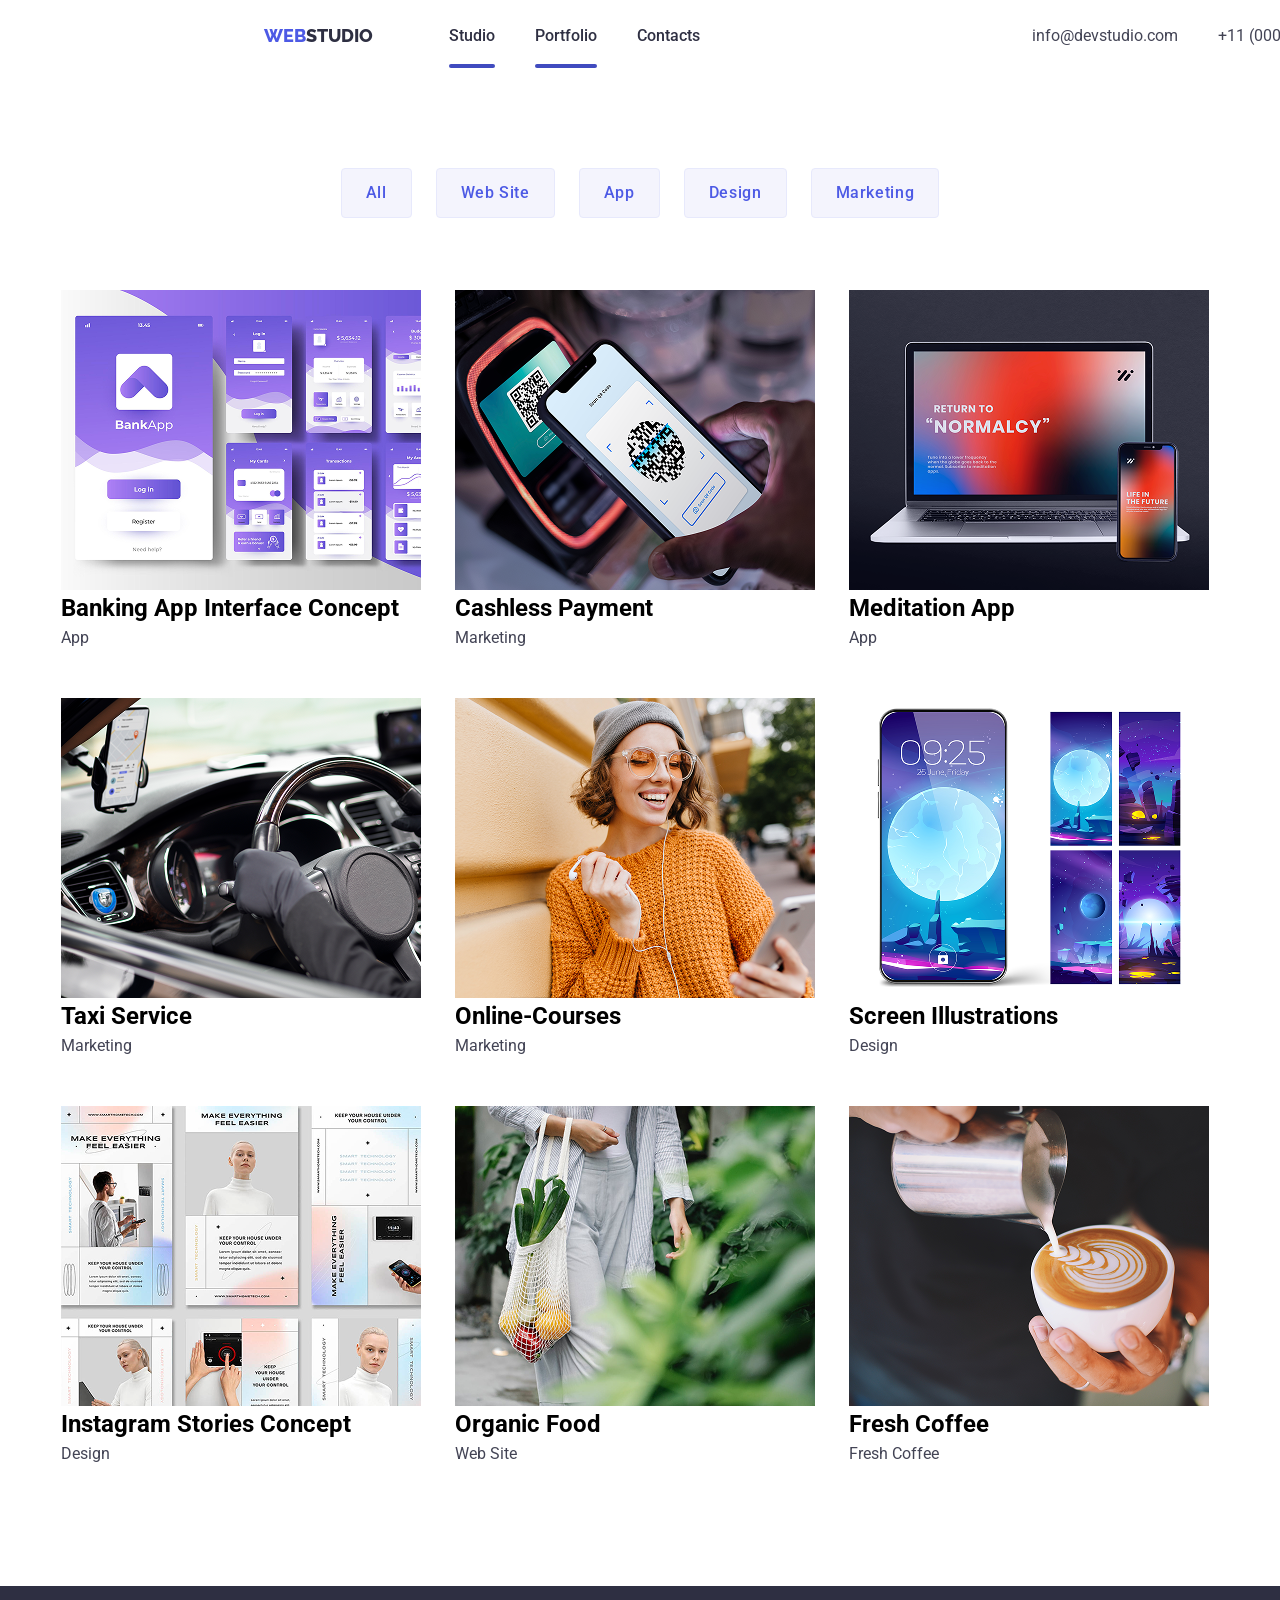
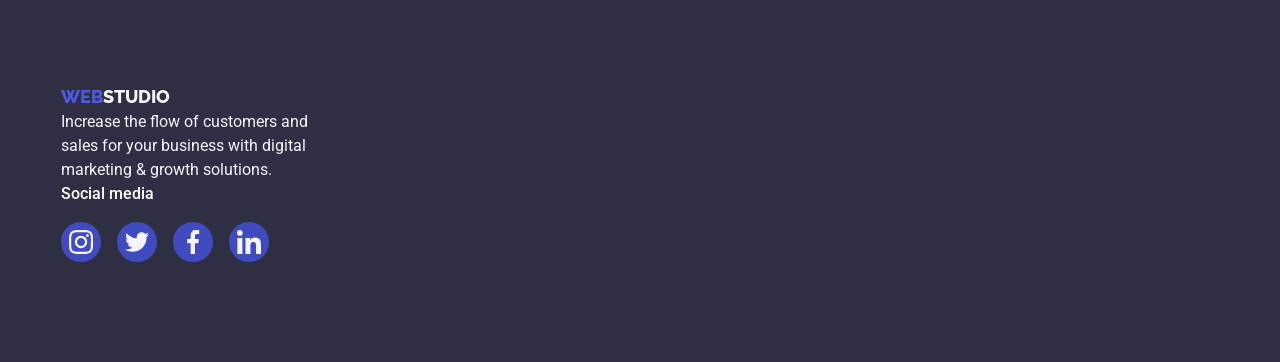
==== portfolio.html @ ef4bc88d "Initial commit" ====
<!doctype html>
<html lang="en">
  <head>
    <meta charset="UTF-8" />
    <meta name="viewport" content="width=device-width, initial-scale=1.0" />
    <title>Portfolio</title>
    <link rel="preconnect" href="https://fonts.googleapis.com" />
    <link rel="preconnect" href="https://fonts.gstatic.com" crossorigin />
    <link
      href="https://fonts.googleapis.com/css2?family=Raleway:ital,wght@0,100..900;1,100..900&family=Roboto:ital,wght@0,100..900;1,100..900&display=swap"
      rel="stylesheet"
    />
    <link rel="stylesheet" href="/css/styles.css" />
  </head>
  <body>
    <!-- Header -->
    <header>
      <div class="header-container container">
        <nav class="header-nav">
          <a href="./index/html" class="logo"
            >Web<span class="span-logo">Studio</span></a
          >
          <ul class="nav-list">
            <li>
              <a href="/index.html" class="nav-list-link current">Studio</a>
            </li>
            <li>
              <a href="/portfolio.html" class="nav-list-link current"
                >Portfolio</a
              >
            </li>
            <li>
              <a href="#" class="nav-list-link">Contacts</a>
            </li>
          </ul>
        </nav>

        <!-- Address -->
        <address>
          <ul class="ul-address">
            <li>
              <a href="mailto:info@devstudio.com" class="address"
                >info@devstudio.com</a
              >
            </li>
            <li>
              <a href="tel:+11(000)111-11-11" class="address"
                >+11 (000) 111-11-11</a
              >
            </li>
          </ul>
        </address>
      </div>
    </header>
    <main>
      <div class="container">
        <ul class="button-portfolio">
          <li>
            <button class="button-portfolio-list" type="button">All</button>
          </li>
          <li>
            <button class="button-portfolio-list" type="button">
              Web Site
            </button>
          </li>
          <li>
            <button class="button-portfolio-list" type="button">App</button>
          </li>
          <li>
            <button class="button-portfolio-list" type="button">Design</button>
          </li>
          <li>
            <button class="button-portfolio-list" type="button">
              Marketing
            </button>
          </li>
        </ul>
      </div>

      <section class="portfolio-section">
        <div class="container">
          <ul class="card-set">
            <li class="li-item">
              <div class="portfolio-overlay">
                <img
                  class="portfolio-img"
                  src="/images/Our-Portfolio/Banking-App.png"
                  alt="Banking App Interface Concept"
                />
                <div class="overlay">
                  <p class="overlay-text">
                    14 Stylish and User-Friendly App Design Concepts · Task
                    Manager App · Calorie Tracker App · Exotic Fruit Ecommerce
                    App · Cloud Storage App
                  </p>
                </div>
              </div>
              <h2 class="portfolio-list">Banking App Interface Concept</h2>
              <p class="portfolio-text">App</p>
            </li>
            <li class="li-item">
              <div class="portfolio-overlay">
                <img
                  class="portfolio-img"
                  src="/images/Our-Portfolio/Cashless-Payment.png"
                  alt="Cashless Payment"
                />
                <div class="overlay">
                  <p class="overlay-text">
                    14 Stylish and User-Friendly App Design Concepts · Task
                    Manager App · Calorie Tracker App · Exotic Fruit Ecommerce
                    App · Cloud Storage App
                  </p>
                </div>
              </div>
              <h2 class="portfolio-list">Cashless Payment</h2>
              <p class="portfolio-text">Marketing</p>
            </li>
            <li class="li-item">
              <div class="portfolio-overlay">
                <img
                  class="portfolio-img"
                  src="/images/Our-Portfolio/Meditation-App.png"
                  alt="Meditation App"
                />
                <div class="overlay">
                  <p class="overlay-text">
                    14 Stylish and User-Friendly App Design Concepts · Task
                    Manager App · Calorie Tracker App · Exotic Fruit Ecommerce
                    App · Cloud Storage App
                  </p>
                </div>
              </div>

              <h2 class="portfolio-list">Meditation App</h2>
              <p class="portfolio-text">App</p>
            </li>
            <li class="li-item">
              <div class="portfolio-overlay">
                <img
                  class="portfolio-img"
                  src="/images/Our-Portfolio/Taxi-Service.png"
                  alt="Taxi Service"
                />
                <div class="overlay">
                  <p class="overlay-text">
                    14 Stylish and User-Friendly App Design Concepts · Task
                    Manager App · Calorie Tracker App · Exotic Fruit Ecommerce
                    App · Cloud Storage App
                  </p>
                </div>
              </div>

              <h2 class="portfolio-list">Taxi Service</h2>
              <p class="portfolio-text">Marketing</p>
            </li>
            <li class="li-item">
              <div class="portfolio-overlay">
                <img
                  class="portfolio-img"
                  src="/images/Our-Portfolio/Online-Courses.png"
                  alt="Online Courses"
                />
                <div class="overlay">
                  <p class="overlay-text">
                    14 Stylish and User-Friendly App Design Concepts · Task
                    Manager App · Calorie Tracker App · Exotic Fruit Ecommerce
                    App · Cloud Storage App
                  </p>
                </div>
              </div>

              <h2 class="portfolio-list">Online-Courses</h2>
              <p class="portfolio-text">Marketing</p>
            </li>
            <li class="li-item">
              <div class="portfolio-overlay">
                <img
                  class="portfolio-img"
                  src="/images/Our-Portfolio/Screen-Illustrations.png"
                  alt="Screen Illustrations"
                />
                <div class="overlay">
                  <p class="overlay-text">
                    14 Stylish and User-Friendly App Design Concepts · Task
                    Manager App · Calorie Tracker App · Exotic Fruit Ecommerce
                    App · Cloud Storage App
                  </p>
                </div>
              </div>

              <h2 class="portfolio-list">Screen Illustrations</h2>
              <p class="portfolio-text">Design</p>
            </li>
            <li class="li-item">
              <div class="portfolio-overlay">
                <img
                  class="portfolio-img"
                  class="card-set"
                  src="/images/Our-Portfolio/Instagram-Stories-Concept.png"
                  alt="Instagram Stories Concept"
                />
                <div class="overlay">
                  <p class="overlay-text">
                    14 Stylish and User-Friendly App Design Concepts · Task
                    Manager App · Calorie Tracker App · Exotic Fruit Ecommerce
                    App · Cloud Storage App
                  </p>
                </div>
              </div>

              <h2 class="portfolio-list">Instagram Stories Concept</h2>
              <p class="portfolio-text">Design</p>
            </li>
            <li class="li-item">
              <div class="portfolio-overlay">
                <img
                  class="portfolio-img"
                  src="/images/Our-Portfolio/Organic-Food.png"
                  alt="Organic Food"
                />
                <div class="overlay">
                  <p class="overlay-text">
                    14 Stylish and User-Friendly App Design Concepts · Task
                    Manager App · Calorie Tracker App · Exotic Fruit Ecommerce
                    App · Cloud Storage App
                  </p>
                </div>
              </div>

              <h2 class="portfolio-list">Organic Food</h2>
              <p class="portfolio-text">Web Site</p>
            </li>
            <li class="li-item">
              <div class="portfolio-overlay">
                <img
                  src="/images/Our-Portfolio/Fresh-Coffee.png"
                  alt="Fresh Coffee"
                />
                <div class="overlay">
                  <p class="overlay-text">
                    14 Stylish and User-Friendly App Design Concepts · Task
                    Manager App · Calorie Tracker App · Exotic Fruit Ecommerce
                    App · Cloud Storage App
                  </p>
                </div>
              </div>

              <h2 class="portfolio-list">Fresh Coffee</h2>
              <p class="portfolio-text">Fresh Coffee</p>
            </li>
          </ul>
        </div>
      </section>
    </main>
    <section class="footer-section">
      <footer class="container">
        <div class="footer-container">
          <a href="./index.html" class="footer-logo"
            >Web<span class="span-logo-footer">Studio</span></a
          >
          <p class="footer-paragraph">
            Increase the flow of customers and sales for your business with
            digital marketing & growth solutions.
          </p>
          <div class="footer-icon-div">
            <p class="footer-p">Social media</p>
            <ul class="footer-icon-list">
              <li class="footer-icon-item">
                <a class="footer-icon-link" href="">
                  <svg class="footer-icon" width="24" height="24">
                    <use href="./sprite.svg#icon-instagram"></use>
                  </svg>
                </a>
              </li>
              <li class="footer-icon-item">
                <a class="footer-icon-link" href="">
                  <svg class="footer-icon" width="24" height="24">
                    <use href="./sprite.svg#icon-twitter"></use>
                  </svg>
                </a>
              </li>
              <li class="footer-icon-item">
                <a class="footer-icon-link" href="">
                  <svg class="footer-icon" width="24" height="24">
                    <use href="./sprite.svg#icon-facebook"></use>
                  </svg>
                </a>
              </li>
              <li class="footer-icon-item">
                <a class="footer-icon-link" href="">
                  <svg class="footer-icon" width="24" height="24">
                    <use href="./sprite.svg#icon-linkedin"></use>
                  </svg>
                </a>
              </li>
            </ul>
          </div>
        </div>
      </footer>
    </section>
  </body>
</html>
---- css/styles.css ----
body {
  font-family: 'Roboto', 'Raleway', sans-serif;
  letter-spacing: 2%;
  font-size: 16px;
  font-weight: 400;
  line-height: 1.5;
  background-color: #ffffff;
  margin: 0;
}

a {
  text-decoration: none;
}
h1,
h2,
h3,
h4,
h5,
h6,
p {
  margin: 0;
}

ul {
  margin: 0;
  padding: 0;
  list-style-type: none;
}

.container {
  width: 1158px;
  margin: 0 auto;
  padding: 0 15px;
}
img {
  display: block;
  max-width: 100%;
  height: auto;
}

button {
  border: none;
  cursor: pointer;
}
/* Nav Section */
.header-container {
  display: flex;
  justify-content: center;
  width: 1440px;
  padding-top: 24px;
}
.logo {
  font-family: 'Raleway', sans-serif;
  color: #4d5ae5;
  font-weight: 800;
  font-size: 18px;
  line-height: 1.16;
  letter-spacing: 3%;
  text-transform: uppercase;
  margin-right: 76px;
  margin-left: 156px;
}
.span-logo {
  color: #2e2f42;
  font-weight: 800;
}
.header-nav {
  display: flex;
  align-items: center;
  padding-bottom: 24px;
}
.nav-list {
  display: flex;
  gap: 40px;
}
.nav-list-link::after {
  content: '';
  position: absolute;
  left: 0;
  top: 40px;
  display: block;
  width: 100%;
  height: 4px;
  border-radius: 2px;
}
.nav-list-link {
  position: relative;
  display: block;
  font-weight: 500;
  color: #2e2f42;
}
.nav-list-link.current::after {
  background-color: #404bbf;
}
.nav-list-link:hover,
.nav-list-link:focus {
  color: #4d5ae5;
}
.ul-address {
  display: flex;
  gap: 40px;
  margin-left: 332px;
}
.address {
  color: #434455;
  font-style: normal;
}
.address:hover {
  color: #4d5ae5;
}
/* Hero Section*/
.hero {
  background-color: #2e2f42;
  margin-bottom: 120px;
  background-image:
    linear-gradient(rgba(17, 17, 17, 0.4), rgba(17, 17, 17, 0.4)),
    url(../images/icons/people-office\ 1.jpg);
  background-repeat: no-repeat;
  background-size: cover;
}
.hero-title {
  color: #ffffff;
  font-weight: 700;
  font-size: 56px;
  line-height: 1.07;
  max-width: 496px;
  margin: 0 auto;
  text-align: center;
  margin-bottom: 48px;
  /* padding-top: 188px; */
}
.hero-container {
  padding: 188px 0;
}

.hero-button {
  display: block;
  text-align: center;
  background-color: #4d5ae5;
  letter-spacing: 4%;
  color: #ffffff;
  font-weight: 500;
  margin-left: auto;
  margin-right: auto;
  min-width: 169px;
  height: 56px;
  border: none;
  border-radius: 4px;
}

.hero-button:hover,
.hero-button:focus {
  background-color: #404bbf;
}

.visually-hidden {
  position: absolute;
  width: 1px;
  height: 1px;
  padding: 0;
  margin: -1px;
  overflow: hidden;
  clip: rect(0, 0, 0, 0); /* Legacy support */
  clip-path: inset(50%); /* Modern approach */
  white-space: nowrap;
  border: 0;
}
.ul-options {
  display: flex;
  gap: 24px;
  padding-bottom: 120px;
}
.options-container {
  /* width: 1128px; */
}
.options-list {
  font-weight: 500;
  font-size: 20px;
  line-height: 1.2;
  color: #2e2f42;
  padding-bottom: 8px;
}
.options-text {
  color: #434455;
}
.options-item {
  width: calc((100% - 24px * 3) / 4);
}
/* Section-3 */
.h2-section-3 {
  font-weight: 700;
  font-size: 36px;
  line-height: 1.11;
  text-align: center;
  color: #2e2f42;
  padding-bottom: 72px;
}
.section3 {
  padding-bottom: 120px;
}
.section-3-list {
  display: flex;
  gap: 24px;
}
/* Our Team*/

.icons-social-link {
  display: flex;
  justify-content: center;
  align-items: center;
  width: 40px;
  height: 40px;
  background-color: #4d5ae5;
  border-radius: 50%;
}
.ul-icons-team {
  display: flex;
  gap: 24px;
  justify-content: center;
  align-items: center;
  padding-top: 8px;
}
.icons-social-link:hover,
.icons-social-link:focus {
  cursor: pointer;
  background-color: aqua;
}
.icons-team {
}
.our-team-section {
  padding-bottom: 120px;
}
.ul-our-team {
  display: flex;
  gap: 24px;
  flex-wrap: wrap;
}
.our-team {
  font-weight: 700;
  font-size: 36px;
  line-height: 1.11;
  text-align: center;
  color: #2e2f42;
  padding-bottom: 72px;
}
.team-container {
  padding: 32px 0;
}
.team-item {
  border-radius: 0px 0px 4px 4px;
  background: #2e2f4229;
  box-shadow:
    0px 2px 1px 0px rgba(46, 47, 66, 0.08),
    0px 1px 1px 0px rgba(46, 47, 66, 0.16),
    0px 1px 6px 0px rgba(46, 47, 66, 0.08);
  width: calc((100% - 72px) / 4);
}
.team-list {
  font-weight: 500;
  font-style: 20px;
  line-height: 1.2;
  color: #2e2f42;
  text-align: center;
  padding-bottom: 8px;
}
.paragraph {
  text-align: center;
}
.Our-Portfolio {
  font-weight: 700;
  font-size: 36px;
  line-height: 1.11;
  text-align: center;
  color: #2e2f42;
}
.portfolio-img {
}
.portfolio-overlay {
  position: relative;
}
.overlay-text {
  padding: 40px;
  color: #f4f4fd;
}
.portfolio-overlay {
  overflow: hidden;
}
.overlay {
  position: absolute;
  top: 0;
  left: 0;
  width: 100%;
  height: 100%;
  background-color: #4d5ae5;
  transform: translateY(100%);
  transition-property: transform;
  transition-duration: 400ms;
  transition-timing-function: ease;
  transition-delay: 0s;
}
.li-item:hover .overlay {
  transform: translateY(0);
}
.li-item {
}
.ortfolio-list {
  font-weight: 500;
  font-style: 20px;
  line-height: 1.2;
  color: #2e2f42;
  padding-bottom: 8px;
  padding-top: 32px;
}
.portfolio-text {
  color: #434455;
}
/* Portfolio */
.button-portfolio {
  display: flex;
  gap: 24px;
  justify-content: center;
  padding-top: 96px;
  padding-bottom: 72px;
}
.button-portfolio-list {
  color: #4d5ae5;
  font-family: 'Roboto', sans-serif;
  font-size: 16px;
  font-weight: 500;
  line-height: 1.5;
  letter-spacing: 0.04em;
  background: #f4f4fd;
  padding: 12px 24px;
  border: 1px solid #e7e9fc;
  border-radius: 4px;
}
.button-portfolio-list:hover,
.button-portfolio-list:focus {
  background-color: #404bbf;
  color: #ffffff;
  border: 1px solid transparent;
}
.div-options-icon {
  display: flex;
  width: 264px;
  height: 112px;
  justify-content: center;
  align-items: center;
}
.options-item {
}
.options-icon {
  padding-bottom: 8px;
}
/* Our Team*/

/* Customers */
.ul-customers {
  padding-bottom: 120px;
}
.icons-customers {
  display: flex;
  width: 100%;
  height: 100%;
  align-items: center;
  justify-content: center;
  border: 1px solid #8e8f99;
  border-radius: 4px;
}
.icons-customers:hover,
.icons-customers:focus {
  cursor: pointer;
  fill: #4d5ae5;
  border: 1px solid #4d5ae5;
}

.icons-customers {
  width: 168px;
  min-height: 88px;
}
.ul-customers {
  display: flex;
  gap: 24px;
  justify-content: center;
  align-items: center;
}
/* footer */
.footer-section {
  background-color: #2e2f42;
  padding: 100px 0;
}
footer.container {
  display: flex;
  align-items: flex-start;
  gap: 120px;
}
.footer-media {
  font-family: 500;
  letter-spacing: 2%;
  color: #ffffff;
}
.footer-paragraph {
  color: #f4f4fd;
  max-width: 264px;
}
.footer-logo {
  font-family: 'Raleway', sans-serif;
  color: #4d5ae5;
  font-weight: 800;
  font-size: 18px;
  line-height: 1.16;
  letter-spacing: 3%;
  text-transform: uppercase;
  margin-right: 76px;
}
.span-logo-footer {
  color: #f4f4fd;
}
.footer-icon-list {
  display: flex;
  gap: 16px;
}
.footer-icon-link {
  display: flex;
  justify-content: center;
  align-items: center;
  width: 40px;
  height: 40px;
  background-color: #404bbf;
  border-radius: 50%;
}
.footer-icon-link:hover,
.footer-icon-link:focus {
  background-color: aqua;
}
.footer-icon {
}
.footer-p {
  font-weight: 500;
  color: #ffffff;
  letter-spacing: 2%;
  padding-bottom: 16px;
}
.footer-icon-div {
  padding-left: 0;
}
.card-set {
  display: flex;
  flex-wrap: wrap;
  row-gap: 48px;
  column-gap: 24px;
}
.li-item {
  width: calc((100% - 24px * 2) / 3);
}
.portfolio-section {
  padding-bottom: 120px;
}
/* modal */
.backdrop {
  position: fixed;
  top: 0;
  left: 0;
  width: 100%;
  height: 100%;
  background-color: rgba(17, 17, 17, 0.5);

  transition:
    opacity 300ms ease-out,
    visibility 300ms ease-out;
}
.modal {
  position: absolute;
  top: 50%;
  left: 50%;
  transform: translateX(-50%) translateY(-50%);
  width: 408px;
  min-height: 584px;
  border-radius: 4px;
  background-color: #fcfcfc;
}
.modal-button {
  position: absolute;
  top: 24px;
  right: 24px;
  display: flex;
  justify-content: center;
  align-items: center;
  border: 1px solid black;
  border-radius: 50%;
  padding: 8px;
}
.modal-button-icon {
}
.backdrop.is-hidden {
  opacity: 0;
  visibility: hidden;
  pointer-events: none;
}
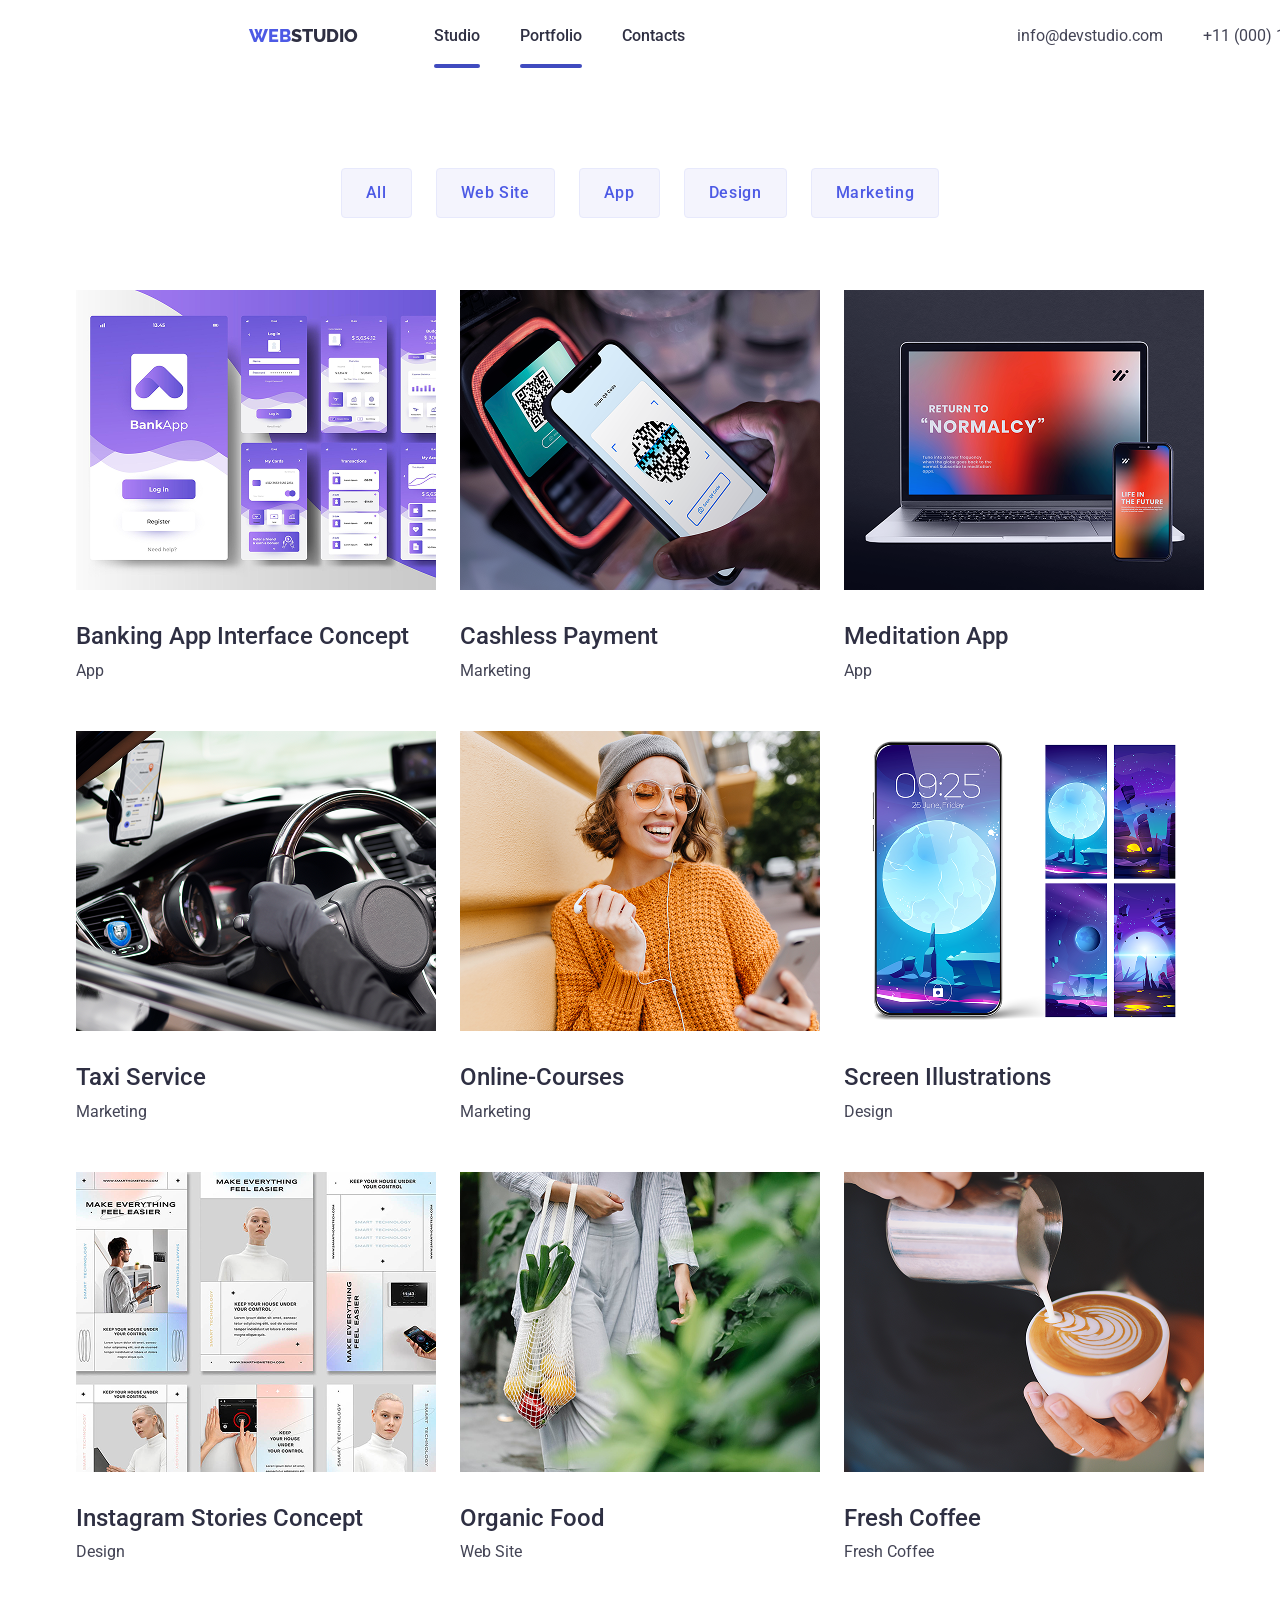
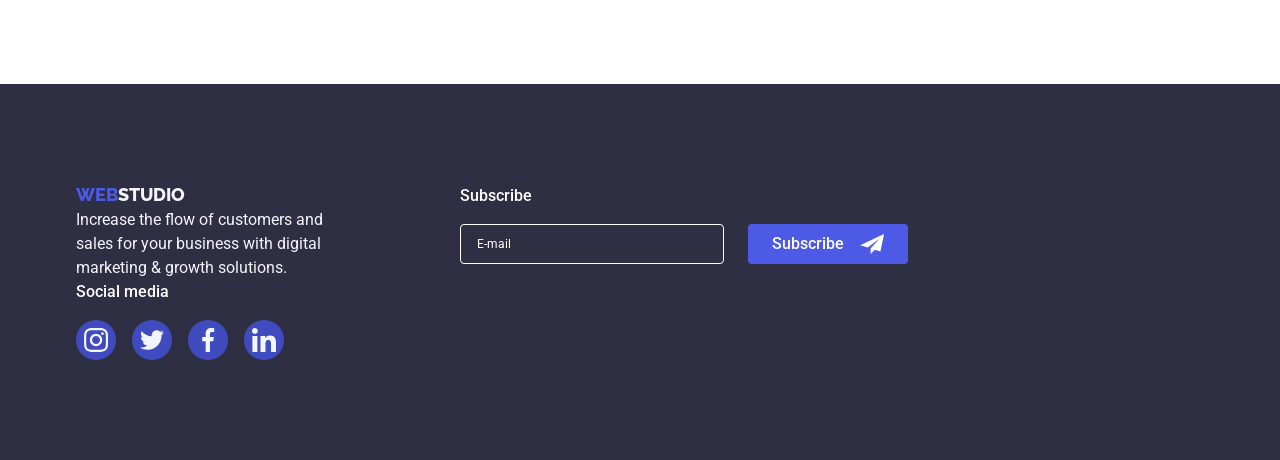
==== commit 6538732c: "correct modal" ====
--- a/portfolio.html
+++ b/portfolio.html
@@ -3,12 +3,19 @@
   <head>
     <meta charset="UTF-8" />
     <meta name="viewport" content="width=device-width, initial-scale=1.0" />
-    <title>Portfolio</title>
+    <title>WebStudio</title>
     <link rel="preconnect" href="https://fonts.googleapis.com" />
     <link rel="preconnect" href="https://fonts.gstatic.com" crossorigin />
     <link
       href="https://fonts.googleapis.com/css2?family=Raleway:ital,wght@0,100..900;1,100..900&family=Roboto:ital,wght@0,100..900;1,100..900&display=swap"
       rel="stylesheet"
+    />
+    <link
+      rel="stylesheet"
+      href="https://cdnjs.cloudflare.com/ajax/libs/modern-normalize/3.0.1/modern-normalize.min.css"
+      integrity="sha512-q6WgHqiHlKyOqslT/lgBgodhd03Wp4BEqKeW6nNtlOY4quzyG3VoQKFrieaCeSnuVseNKRGpGeDU3qPmabCANg=="
+      crossorigin="anonymous"
+      referrerpolicy="no-referrer"
     />
     <link rel="stylesheet" href="/css/styles.css" />
   </head>
@@ -263,6 +270,7 @@
             Increase the flow of customers and sales for your business with
             digital marketing & growth solutions.
           </p>
+
           <div class="footer-icon-div">
             <p class="footer-p">Social media</p>
             <ul class="footer-icon-list">
@@ -297,7 +305,26 @@
             </ul>
           </div>
         </div>
+        <div class="footer-form-div">
+          <p class="footer-p">Subscribe</p>
+          <form class="footer-form" name="">
+            <input
+              class="footer-input"
+              type="email"
+              name="user_email"
+              id="user_email"
+              placeholder="E-mail"
+            />
+            <button class="btn-form" type="submit">
+              Subscribe
+              <svg class="icon-send-footer" width="24" height="20">
+                <use href="./sprite.svg#icon-send"></use>
+              </svg>
+            </button>
+          </form>
+        </div>
       </footer>
     </section>
+    <script src="./modal.js"></script>
   </body>
 </html>
--- a/css/styles.css
+++ b/css/styles.css
@@ -7,7 +7,11 @@
   background-color: #ffffff;
   margin: 0;
 }
-
+textarea {
+  width: 360px;
+  height: 120px;
+  resize: none;
+}
 a {
   text-decoration: none;
 }
@@ -303,7 +307,7 @@
 }
 .li-item {
 }
-.ortfolio-list {
+.portfolio-list {
   font-weight: 500;
   font-style: 20px;
   line-height: 1.2;
@@ -441,6 +445,48 @@
   letter-spacing: 2%;
   padding-bottom: 16px;
 }
+.footer-form {
+  display: flex;
+  gap: 24px;
+}
+
+.footer-label {
+}
+.footer-input {
+  color: #ffffff;
+  width: 264px;
+  height: 40px;
+  padding: 8px 16px;
+  background-color: transparent;
+  border: 1px solid #ffffff;
+  border-radius: 4px;
+  outline: transparent;
+  font-size: 12px;
+  line-height: 24px;
+  letter-spacing: 4%;
+}
+.footer-input::placeholder {
+  color: #ffffff;
+}
+
+.btn-form {
+  display: inline-flex;
+  align-items: center;
+  gap: 16px;
+  background-color: #4d5ae5;
+  padding: 8px 24px;
+  color: #ffffff;
+  font-weight: 500;
+  border-radius: 4px;
+}
+.btn-form:hover,
+.btn-form:focus {
+  background-color: #404bbf;
+}
+.icon-send-footer {
+  fill: none;
+}
+
 .footer-icon-div {
   padding-left: 0;
 }
@@ -473,6 +519,7 @@
   position: absolute;
   top: 50%;
   left: 50%;
+  padding: 24px;
   transform: translateX(-50%) translateY(-50%);
   width: 408px;
   min-height: 584px;
@@ -497,3 +544,77 @@
   visibility: hidden;
   pointer-events: none;
 }
+/* modal form */
+.modal-caption {
+  display: block;
+  font-weight: 500;
+  align-items: center;
+  color: #2e2f42;
+  padding-top: 50px;
+
+  padding-bottom: 16px;
+  margin-left: auto;
+  margin-right: auto;
+}
+.modal-form {
+}
+.form-modal-label {
+  display: block;
+  font-size: 12px;
+  line-height: 1.16;
+  letter-spacing: 4%;
+  color: #8e8f99;
+  padding-bottom: 8px;
+}
+.modal-form-div {
+  padding-bottom: 8px;
+}
+.modal-form-input {
+  width: 100%;
+  padding: 8px 16px;
+  border-radius: 4px;
+  border: 1px solid #2e2f4266;
+}
+.modal-form-textarea {
+  width: 100%;
+  height: 120px;
+  font-size: 12px;
+  line-height: 1.16;
+  padding: 8px 16px;
+  letter-spacing: 4%;
+  border-radius: 4px;
+  border: 1px solid #2e2f4266;
+  margin-bottom: 16px;
+}
+.modal-form-textarea::placeholder {
+  color: #2e2f4266;
+}
+.modal-form-agreement {
+  color: #757575;
+  font-size: 12px;
+  line-height: 1.16;
+  letter-spacing: 4%;
+}
+.modal-dorm-desc {
+}
+.modal-form-link {
+  color: #4d5ae5;
+  text-decoration: underline;
+}
+.modal-form-button {
+  display: block;
+  text-align: center;
+  min-width: 169px;
+  height: 56px;
+  margin-top: 24px;
+  margin-left: auto;
+  margin-right: auto;
+  padding: 16px 64px;
+  background-color: #4d5ae5;
+  color: #ffffff;
+  border-radius: 4px;
+}
+.modal-form-button:hover,
+.modal-form-button:focus {
+  background-color: #404bbf;
+}
